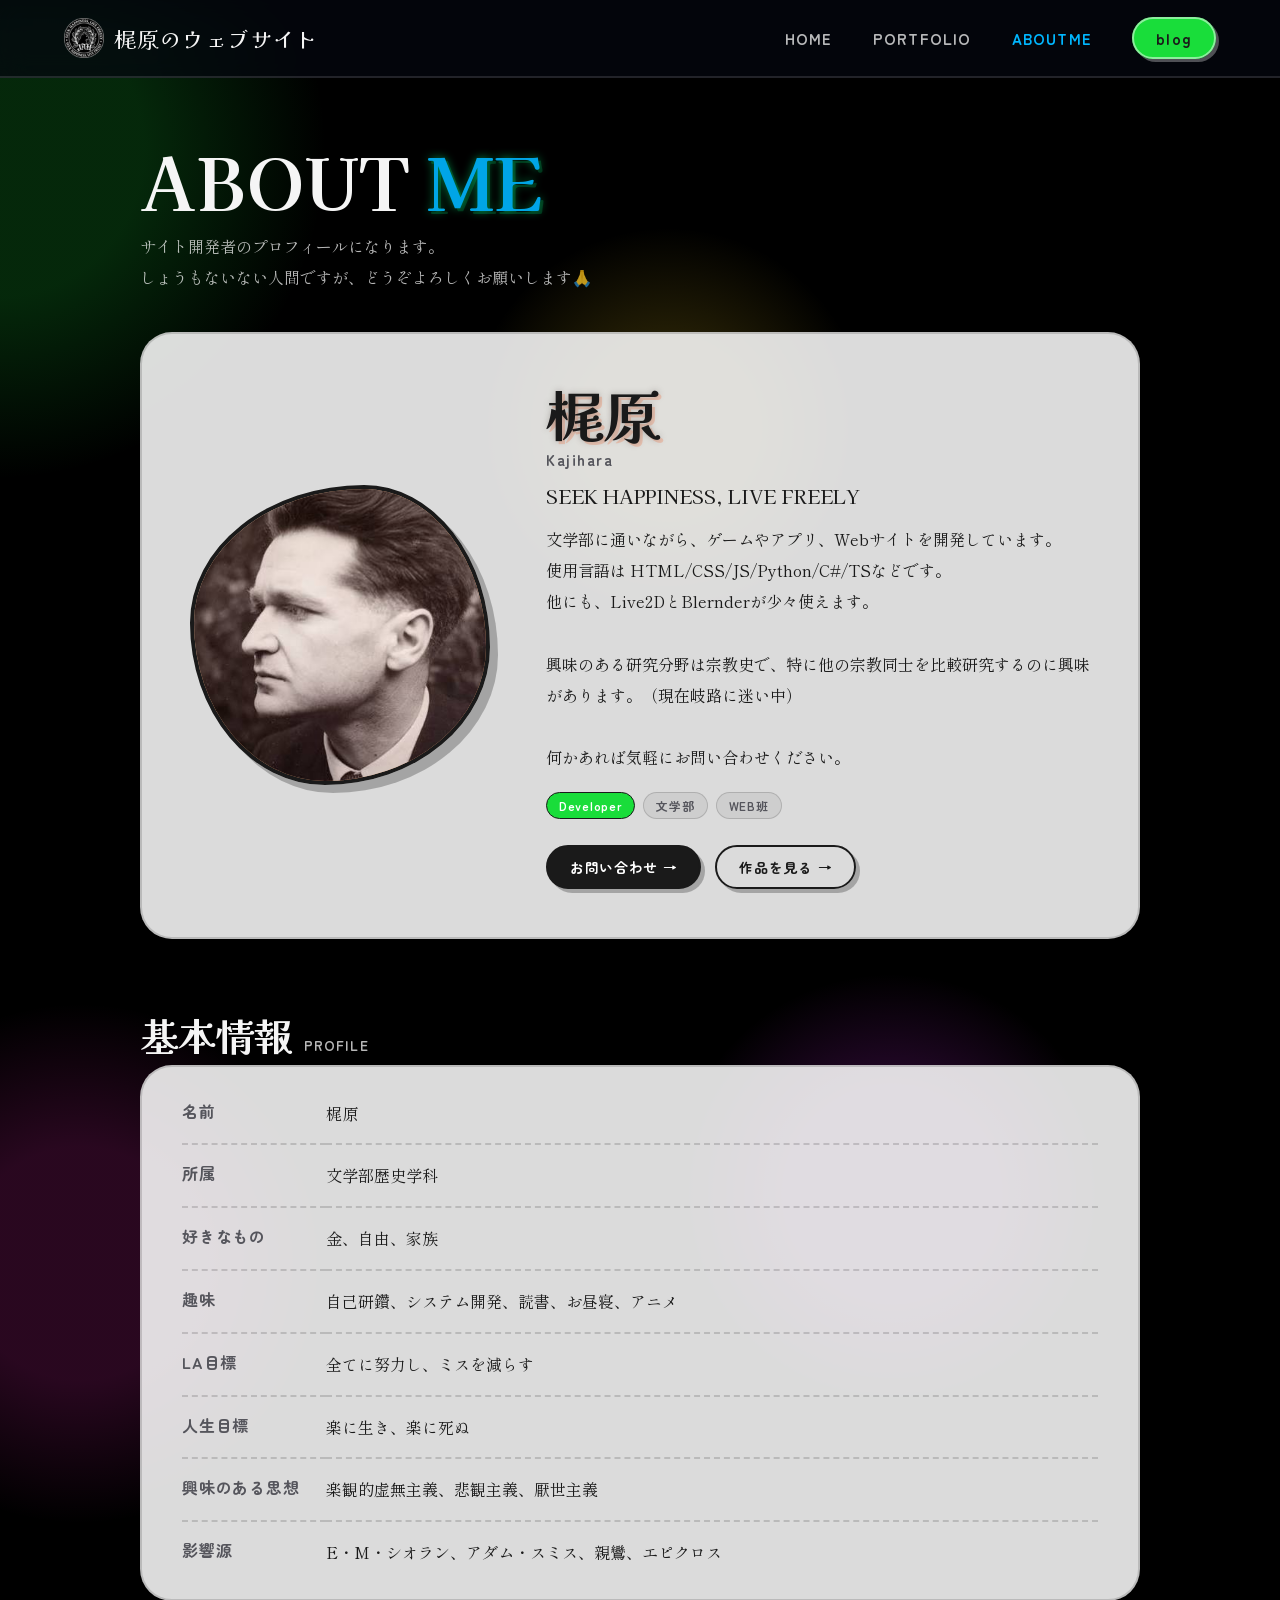
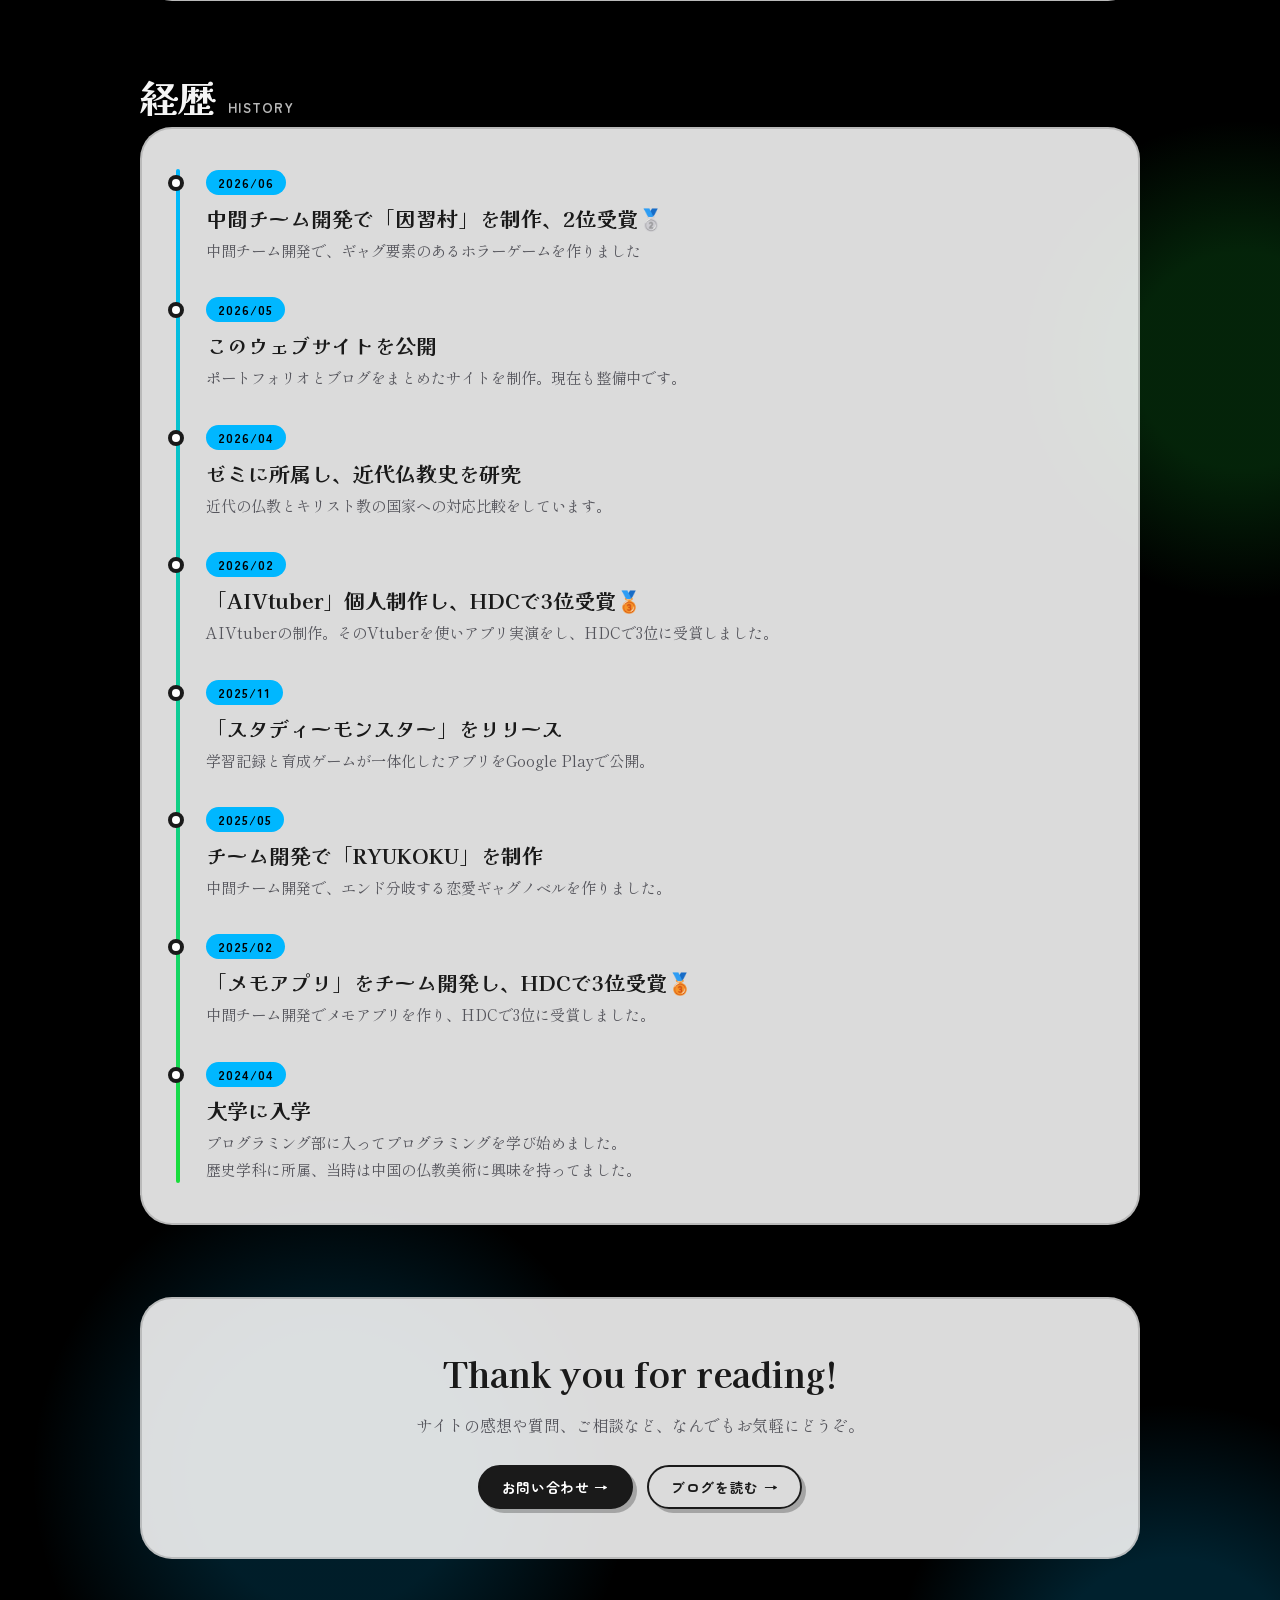
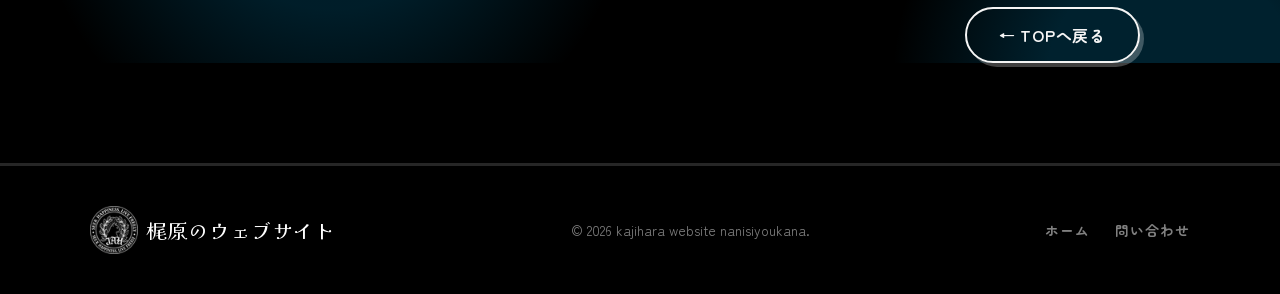
==== about.html @ 0a7ca5de "aboutmeページ追加" ====
<!DOCTYPE html>
<html lang="ja">
<head>
  <meta charset="UTF-8" />
  <meta name="viewport" content="width=device-width, initial-scale=1.0" />
  <meta name="description" content="梶原のプロフィールページです。経歴や好きなもの、できることを紹介しています。" />
  <meta property="og:title" content="ABOUT ME | 梶原のウェブサイト">
  <meta property="og:description" content="梶原のプロフィールページです。経歴や好きなもの、できることを紹介しています。">
  <meta property="og:image" content="https://itako0.github.io/gyorocchi-love/assets/img/thumbnail.png">
  <meta property="og:type" content="website">
  <meta name="twitter:card" content="summary_large_image">
  <link rel="icon" href="https://itako0.github.io/gyorocchi-love/assets/img/favicon.png" type="image/png">

  <title>ABOUT ME | 梶原のウェブサイト</title>
  <link rel="stylesheet" href="common.css" />
  <link rel="stylesheet" href="cursor.css" />
  <link rel="stylesheet" href="about.css" />
  <link href="https://fonts.googleapis.com/css2?family=Zen+Maru+Gothic:wght@400;500;700;900&family=Shippori+Mincho:wght@400;600;700;800&family=Kaisei+Decol:wght@400;700&display=swap" rel="stylesheet" />
  <script>document.documentElement.classList.add('js');</script>
</head>
<body>

  <!-- NAV -->
  <nav class="navbar">
    <a class="nav-logo" href="index.html">
      <img src="assets/img/JAHlogo.png" alt="JAH" class="logo-icon logo-icon-img" />
      <span class="logo-text">梶原のウェブサイト</span>
    </a>
    <ul class="nav-links">
      <li><a href="index.html">HOME</a></li>
      <li><a href="portfolio.html">PORTFOLIO</a></li>
      <li><a href="about.html" class="is-current">ABOUTME</a></li>
      <li><a href="blog.html" class="nav-cta">blog</a></li>
    </ul>
    <button class="hamburger" id="hamburger" aria-label="menu">☰</button>
  </nav>

  <main class="page">
    <div class="about-wrap">

      <header class="about-head">
        <h1>ABOUT <span class="wiggle-text">ME</span></h1>
        <p>サイト開発者のプロフィールになります。</br>
        しょうもないない人間ですが、どうぞよろしくお願いします🙏</p>
      </header>

      <!-- ═══ 自己紹介 ═══ -->
      <section class="card profile reveal">
        <div class="photo-frame">
          <div class="photo">
            <span class="photo-emoji" aria-hidden="true">🦖</span>
            <!-- ★ 自分の写真：assets/img/profile.png に置くと自動で表示されます（無ければ絵文字のまま） -->
            <img src="assets/img/sioran.jpeg" alt="梶原の写真" onerror="this.remove()" />
          </div>
        </div>
        <div>
          <h2 class="profile-name">梶原<small>Kajihara</small></h2>
          <p class="profile-copy">SEEK HAPPINESS, LIVE FREELY</p>
          <p class="profile-text">
            文学部に通いながら、ゲームやアプリ、Webサイトを開発しています。<br>
            使用言語は HTML/CSS/JS/Python/C#/TSなどです。<br>
            他にも、Live2DとBlernderが少々使えます。<br>
            <br>
            興味のある研究分野は宗教史で、特に他の宗教同士を比較研究するのに興味があります。（現在岐路に迷い中）<br>
            <br>
            何かあれば気軽にお問い合わせください。<br>
          </p>
          <div class="profile-tags">
            <span class="tag tag-new">Developer</span>
            <span class="tag">文学部</span>
            <span class="tag">WEB班</span>
          </div>
          <div class="profile-btns">
            <a href="https://docs.google.com/forms/d/e/1FAIpQLScjM1PCplizDocFQvT2k_Tk1xQ-bJfkor9nS8gyiro2ziUb2w/viewform?usp=dialog" class="btn btn-dark-fill">お問い合わせ →</a>
            <a href="portfolio.html" class="btn btn-dark">作品を見る →</a>
          </div>
        </div>
      </section>

      <!-- ═══ 基本情報 ═══ -->
      <section class="block reveal">
        <h2 class="block-title">基本情報<small>PROFILE</small></h2>
        <div class="card facts">
          <dl>
            <dt>名前</dt><dd>梶原</dd>
            <dt>所属</dt><dd>文学部歴史学科</dd>
            <dt>好きなもの</dt><dd>金、自由、家族</dd>
            <dt>趣味</dt><dd>自己研鑽、システム開発、読書、お昼寝、アニメ</dd>
            <dt>LA目標</dt><dd>全てに努力し、ミスを減らす</dd>
            <dt>人生目標</dt><dd>楽に生き、楽に死ぬ</dd>
            <dt>興味のある思想</dt><dd>楽観的虚無主義、悲観主義、厭世主義</dd>
            <dt>影響源</dt><dd>E・M・シオラン、アダム・スミス、親鸞、エピクロス</dd>
          </dl>
        </div>
      </section>

      <!-- ═══ 経歴 ═══ -->
      <section class="block reveal">
        <h2 class="block-title">経歴<small>HISTORY</small></h2>
        <div class="card timeline">

          <div class="tl-item">
            <span class="tl-year">2026/06</span>
            <h3 class="tl-title">中間チーム開発で「因習村」を制作、2位受賞🥈</h3>
            <p class="tl-desc">中間チーム開発で、ギャグ要素のあるホラーゲームを作りました</p>
          </div>

          <div class="tl-item">
            <span class="tl-year">2026/05</span>
            <h3 class="tl-title">このウェブサイトを公開</h3>
            <p class="tl-desc">ポートフォリオとブログをまとめたサイトを制作。現在も整備中です。</p>
          </div>

          <div class="tl-item">
            <span class="tl-year">2026/04</span>
            <h3 class="tl-title">ゼミに所属し、近代仏教史を研究</h3>
            <p class="tl-desc">近代の仏教とキリスト教の国家への対応比較をしています。</p>
          </div>

          <div class="tl-item">
            <span class="tl-year">2026/02</span>
            <h3 class="tl-title">「AIVtuber」個人制作し、HDCで3位受賞🥉</h3>
            <p class="tl-desc">AIVtuberの制作。そのVtuberを使いアプリ実演をし、HDCで3位に受賞しました。</p>
          </div>

          <div class="tl-item">
            <span class="tl-year">2025/11</span>
            <h3 class="tl-title">「スタディーモンスター」をリリース</h3>
            <p class="tl-desc">学習記録と育成ゲームが一体化したアプリをGoogle Playで公開。</p>
          </div>

          <div class="tl-item">
            <span class="tl-year">2025/05</span>
            <h3 class="tl-title">チーム開発で「RYUKOKU」を制作</h3>
            <p class="tl-desc">中間チーム開発で、エンド分岐する恋愛ギャグノベルを作りました。</p>
          </div>

          <div class="tl-item">
            <span class="tl-year">2025/02</span>
            <h3 class="tl-title">「メモアプリ」をチーム開発し、HDCで3位受賞🥉</h3>
            <p class="tl-desc">中間チーム開発でメモアプリを作り、HDCで3位に受賞しました。</p>
          </div>

          <div class="tl-item">
            <span class="tl-year">2024/04</span>
            <h3 class="tl-title">大学に入学</h3>
            <p class="tl-desc">プログラミング部に入ってプログラミングを学び始めました。<br/>
            歴史学科に所属、当時は中国の仏教美術に興味を持ってました。</p>
          </div>
        </div>
      </section>
 

      <!-- ═══ 終わりに ═══ -->
      <section class="card about-cta reveal">
        <h2>Thank you for reading!</h2>
        <p>サイトの感想や質問、ご相談など、なんでもお気軽にどうぞ。</p>
        <div class="profile-btns">
          <a href="https://docs.google.com/forms/d/e/1FAIpQLScjM1PCplizDocFQvT2k_Tk1xQ-bJfkor9nS8gyiro2ziUb2w/viewform?usp=dialog" class="btn btn-dark-fill">お問い合わせ →</a>
          <a href="blog.html" class="btn btn-dark">ブログを読む →</a>
        </div>
      </section>

      <div class="page-foot"><a href="index.html" class="btn btn-more">← TOPへ戻る</a></div>
    </div>
  </main>

  <!-- FOOTER -->
  <footer class="footer">
    <div class="footer-inner">
      <div class="footer-logo"><img src="assets/img/JAHlogo.png" alt="JAH" class="footer-logo-img" /> 梶原のウェブサイト</div>
      <p class="footer-text">© 2026 kajihara website nanisiyoukana.</p>
      <div class="footer-links">
        <a href="index.html">ホーム</a>
        <a href="https://docs.google.com/forms/d/e/1FAIpQLScjM1PCplizDocFQvT2k_Tk1xQ-bJfkor9nS8gyiro2ziUb2w/viewform?usp=dialog">問い合わせ</a>
      </div>
    </div>
  </footer>

  <script src="warning.js"></script>
  <script>
    // ハンバーガーメニュー
    document.getElementById('hamburger').addEventListener('click', () => document.querySelector('.nav-links').classList.toggle('open'));
    // スクロールで表示
    const io = new IntersectionObserver(es => es.forEach(e => { if (e.isIntersecting) { e.target.classList.add('revealed'); io.unobserve(e.target); } }), { threshold: 0.12 });
    document.querySelectorAll('.reveal').forEach(el => io.observe(el));
  </script>
</body>
</html>
---- common.css ----
/* =============================================
   common.css — index.html / blog.html 共通スタイル
   配色: 薄いオレンジ・薄い青緑・ベージュ・焦茶色
   ============================================= */

@import url('https://fonts.googleapis.com/css2?family=Zen+Maru+Gothic:wght@400;500;700;900&family=Shippori+Mincho:wght@400;600;700;800&family=Kaisei+Decol:wght@400;700&display=swap');

/* ── Variables ──
   宇宙デザイン: 白 / 黒ベース + サイバー蛍光カラー（コズミックネオン）
   ── */
:root {
  --bg:        #000000;   /* ページ背景（黒） */
  --page-text: #f5f5f5;   /* 黒背景の上に直接置く文字（白） */
  --page-text-sub: rgba(245,245,245,0.75); /* 黒背景の上のサブ文字 */
  --bg-dark:   #f1f1f3;
  --brown:     #1a1a1a;   /* メインテキスト（白背景では黒） */
  --brown-dark:#000000;   /* 黒背景・最深色 */
  --brown-mid: #55555c;   /* サブテキスト（グレー） */
  --orange:    #19dd3a;   /* 蛍光オレンジ */
  --orange-deep:#ffd726;  /* 蛍光オレンジレッド（ネオン） */
  --teal:      #00b7ff;   /* 蛍光グリーン/ティール */
  --teal-deep: #00a5e6;   /* 蛍光グリーン（濃） */
  --teal-light:#6ff9ff;   /* コズミックシアン */
  --cream:     #ffffff;
  --white:     #ffffff;
  --accent:    #f4ff3d;   /* 蛍光イエロー */
  --vsc-blue:   #00c8ff;  /* コズミックエレクトリックブルー */
  --vsc-purple: #e030ff;  /* コズミックネオンパープル/マゼンタ */
  --vsc-green:  #39ff8c;  /* コズミックネオングリーン */
  --vsc-pink:   #ff2ec4;  /* コズミックネオンピンク */
  --space-bg:   #050212;  /* 宇宙空間の黒（わずかに紫みを帯びた黒） */
  --space-bg-2: #1a0b3d;  /* 星雲の中心：深い宇宙紫 */
  --space-text: #f5f5f5;
  /* heroの色とりどりの光の丸を再現（各セクション・ページで共通利用） */
  --glow-shapes:
    radial-gradient(circle 330px at 4% 6%,   rgba(25,221,58,0.18) 0%, rgba(25,221,58,0.18) 45%, transparent 100%),
    radial-gradient(circle 280px at 88% 96%, rgba(0,183,255,0.18) 0%, rgba(0,183,255,0.18) 45%, transparent 100%),
    radial-gradient(circle 220px at 68% 36%, rgba(224,48,255,0.18) 0%, rgba(224,48,255,0.18) 45%, transparent 100%);
  --font-display: 'Kaisei Decol', serif;
  --font-body:    'Zen Maru Gothic', sans-serif;
  --font-mincho:  'Shippori Mincho', serif;
  --radius: 20px;
  --radius-lg: 32px;
}

/* ── Reset ── */
*, *::before, *::after { box-sizing: border-box; margin: 0; padding: 0; }
html { scroll-behavior: smooth; }
body { font-family: var(--font-body); background: var(--bg); color: var(--brown); overflow-x: hidden; }
a { text-decoration: none; color: inherit; }
ul { list-style: none; }

/* ── Buttons ── */
.btn { display: inline-flex; align-items: center; gap: 6px; padding: 14px 32px; border-radius: 100px; font-family: var(--font-body); font-weight: 700; font-size: 1rem; letter-spacing: 0.05em; border: 2.5px solid transparent; transition: transform 0.15s, box-shadow 0.15s; }
.btn:hover { transform: translateY(-3px) scale(1.04); }
.btn:active { transform: scale(0.97); }
.btn-primary { background: var(--orange); color: var(--white); border-color: var(--brown); box-shadow: 4px 4px 0 var(--brown); }
.btn-primary:hover { box-shadow: 6px 6px 0 var(--brown); }
.btn-outline { background: transparent; color: var(--brown); border-color: var(--brown); box-shadow: 4px 4px 0 rgba(0,0,0,0.25); }
.btn-outline:hover { background: var(--brown); color: var(--white); }
.btn-game { background: var(--teal); color: var(--brown-dark); border-color: var(--brown); box-shadow: 3px 3px 0 var(--brown); font-size: 0.85rem; padding: 10px 22px; }
.btn-game:hover { box-shadow: 5px 5px 0 var(--brown); background: var(--teal-deep); color: var(--white); }
.btn-big { font-size: 1.1rem; padding: 18px 40px; }

/* ── Tags ── */
.tag { font-family: var(--font-body); font-weight: 700; font-size: 0.75rem; letter-spacing: 0.06em; padding: 4px 12px; border-radius: 100px; background: rgba(0,0,0,0.06); border: 1.5px solid rgba(0,0,0,0.15); color: var(--brown-mid); }
.tag-new { background: var(--orange); color: var(--white); border-color: var(--brown); }
.tag-classic { background: var(--teal); color: var(--brown-dark); border-color: var(--brown); }
.tag-hard { background: var(--vsc-purple); color: #ffffff; border-color: var(--brown); }

/* ── Navbar ── */
.navbar { position: fixed; top: 0; left: 0; right: 0; z-index: 100; display: flex; align-items: center; justify-content: space-between; padding: 18px 5%; background: rgba(5,7,15,0.75); backdrop-filter: blur(12px); border-bottom: 2px solid rgba(255,255,255,0.12); }
.nav-logo { display: flex; align-items: center; gap: 10px; font-family: var(--font-display); font-size: 1.4rem; color: var(--space-text); letter-spacing: 0.03em; }
.logo-icon { font-size: 2rem; animation: bounce 2s ease-in-out infinite; }
.logo-icon-img { width: 40px; height: 40px; object-fit: contain; filter: invert(1); } /* 黒線のロゴを白に反転 */
.nav-links { display: flex; align-items: center; gap: 40px; }
.nav-links a { font-family: var(--font-body); font-weight: 700; font-size: 0.95rem; letter-spacing: 0.08em; color: var(--space-text); opacity: 0.75; transition: opacity 0.2s, color 0.2s; }
.nav-links a:hover { opacity: 1; color: var(--teal); }
.nav-cta { background: var(--orange) !important; color: #1a1a1a !important; opacity: 1 !important; padding: 8px 22px; border-radius: 100px; border: 2px solid rgba(255,255,255,0.5) !important; font-family: var(--font-body) !important; font-weight: 700 !important; box-shadow: 3px 3px 0 rgba(255,255,255,0.3); }
.nav-cta:hover { transform: translateY(-2px); box-shadow: 5px 5px 0 rgba(255,255,255,0.3); }
.hamburger { display: none; background: none; border: none; color: var(--space-text); font-size: 1.8rem; }

/* ── Ticker ── */
.ticker-wrap { background: var(--orange); border-top: 3px solid var(--brown); border-bottom: 3px solid var(--brown); overflow: hidden; padding: 14px 0; }
.ticker { display: flex; gap: 60px; white-space: nowrap; animation: ticker 20s linear infinite; }
.ticker span { font-family: var(--font-body); font-weight: 700; font-size: 1rem; color: var(--white); letter-spacing: 0.08em; }

/* ── Section Commons ── */
.section-header { text-align: center; margin-bottom: 60px; }
.section-title { font-family: var(--font-display); font-size: clamp(2.5rem, 6vw, 4.5rem); line-height: 1; color: var(--page-text); }
.section-sub { color: var(--page-text-sub); margin-top: 12px; font-size: 1.1rem; font-family: var(--font-mincho); }
.highlight { color: var(--orange-deep); text-shadow: 0 0 6px rgba(255,69,0,0.6), 0 0 18px rgba(255,69,0,0.4), 3px 3px 0 rgba(255,69,0,0.25); }

/* ── Footer ── */
.footer { background: var(--brown-dark); border-top: 3px solid rgba(255,255,255,0.15); padding: 40px 5%; }
.footer-inner { max-width: 1100px; margin: 0 auto; display: flex; align-items: center; justify-content: space-between; gap: 20px; flex-wrap: wrap; }
.footer-logo { font-family: var(--font-display); font-size: 1.3rem; color: #ffffff; display: flex; align-items: center; gap: 8px; }
.footer-logo-img { width: 48px; height: 48px; object-fit: contain; filter: invert(1); } /* 黒線のロゴを黒背景で見えるよう白に反転 */
.footer-text { color: rgba(255,255,255,0.5); font-size: 0.85rem; }
.footer-links { display: flex; gap: 24px; }
.footer-links a { font-family: var(--font-body); font-weight: 700; font-size: 0.85rem; letter-spacing: 0.08em; color: rgba(255,255,255,0.5); transition: color 0.2s; }
.footer-links a:hover { color: var(--cream); }

/* ── Animations ── */
@keyframes bounce { 0%, 100% { transform: translateY(0); } 50% { transform: translateY(-6px); } }
@keyframes slideIn { from { opacity: 0; transform: translateX(-40px); } to { opacity: 1; transform: none; } }
@keyframes fadeUp { from { opacity: 0; transform: translateY(20px); } to { opacity: 1; transform: none; } }
@keyframes popIn { from { opacity: 0; transform: scale(0.5); } to { opacity: 1; transform: scale(1); } }
@keyframes floatA { 0%, 100% { transform: translateY(0) translateX(0); } 33% { transform: translateY(-20px) translateX(10px); } 66% { transform: translateY(10px) translateX(-15px); } }
@keyframes floatB { 0%, 100% { transform: translateY(0); } 50% { transform: translateY(-20px); } }
@keyframes wiggle { 0%, 90%, 100% { transform: rotate(0deg); } 93% { transform: rotate(-4deg); } 96% { transform: rotate(4deg); } }
@keyframes teamFloat { 0%, 100% { transform: translateY(0); } 50% { transform: translateY(-10px); } }
@keyframes ticker { from { transform: translateX(0); } to { transform: translateX(-50%); } }

/* ── Responsive (共通) ── */
@media (max-width: 768px) {
  .nav-links { display: none; position: absolute; top: 100%; left: 0; right: 0; background: rgba(5,7,15,0.97); padding: 20px; flex-direction: column; gap: 20px; border-bottom: 3px solid rgba(255,255,255,0.15); }
  .nav-links.open { display: flex; }
  .hamburger { display: block; }
  .footer-inner { flex-direction: column; text-align: center; }
}
---- cursor.css ----
/* =============================================
   cursor.css — サイト全体共通カーソル設定
   通常：cat_cursor.png
   クリックできる場所：cat_cursor_green.png（緑色版）
   ============================================= */

body {
  cursor: url('assets/img/cat_cursor.png') 4 4, auto;
}

/* クリックできる要素の上では緑のカーソルにする
   :where() を使うと優先度が低いままなので、
   disabled ボタンの not-allowed など他のカーソル指定はそのまま効く */
:where(
  a[href],
  button:not(:disabled),
  summary,
  label[for],
  select,
  input[type="button"]:not(:disabled),
  input[type="submit"]:not(:disabled),
  input[type="checkbox"],
  input[type="radio"],
  input[type="file"],
  [role="button"],
  [onclick]
) {
  cursor: url('assets/img/cat_cursor_green.png') 4 4, pointer;
}
---- about.css ----
/* =============================================
   about.css — about.html 専用スタイル
   変数・リセット・ナビ・ボタン・フッターは common.css に依存
   見た目は portfolio.html（.page / .article-card）に合わせています
   ============================================= */

:root { --fade-both: linear-gradient(to bottom, transparent 0, #000 100px, #000 calc(100% - 160px), transparent 90%); }
a:focus-visible, button:focus-visible { outline: 3px solid var(--vsc-purple); outline-offset: 3px; }
.nav-links a.is-current { opacity: 1; color: var(--teal); }

/* ── ページ背景（portfolio と同じ光の丸） ── */
.page { position: relative; isolation: isolate; overflow: hidden; min-height: 100vh; padding: 140px 5% 100px; background: var(--bg); }
.page::before { content: ''; position: absolute; inset: -60px; z-index: -1; pointer-events: none;
  background:
    radial-gradient(circle 260px at 10% 38%, rgba(255,46,196,0.16) 0%, rgba(255,46,196,0.16) 45%, transparent 100%),
    radial-gradient(circle 240px at 93% 58%, rgba(25,221,58,0.16) 0%, rgba(25,221,58,0.16) 45%, transparent 100%),
    radial-gradient(circle 300px at 28% 90%, rgba(0,183,255,0.16) 0%, rgba(0,183,255,0.16) 45%, transparent 100%),
    radial-gradient(circle 200px at 52% 14%, rgba(255,215,38,0.14) 0%, rgba(255,215,38,0.14) 45%, transparent 100%),
    var(--glow-shapes);
  animation: floatA 14s ease-in-out infinite; -webkit-mask-image: var(--fade-both); mask-image: var(--fade-both); }
.about-wrap { position: relative; max-width: 1000px; margin: 0 auto; }

/* ── ボタン（index / portfolio と同じ） ── */
.btn-dark { background: transparent; color: #1a1a1a; border-color: #1a1a1a; box-shadow: 4px 4px 0 rgba(0,0,0,0.25); font-size: 0.85rem; padding: 10px 22px; }
.btn-dark:hover { background: #1a1a1a; color: #fff; }
.btn-dark-fill { background: #1a1a1a; color: #fff; border-color: #1a1a1a; box-shadow: 4px 4px 0 rgba(0,0,0,0.25); font-size: 0.85rem; padding: 10px 22px; }
.btn-dark-fill:hover { background: transparent; color: #1a1a1a; }
.btn-more { background: transparent; color: var(--space-text); border-color: var(--space-text); box-shadow: 4px 4px 0 rgba(255,255,255,0.25); }
.btn-more:hover { background: var(--space-text); color: var(--space-bg); }

/* ── 見出し ── */
.about-head { margin-bottom: 40px; }
.about-head h1 { font-family: var(--font-display); font-size: clamp(2.5rem, 7vw, 4.5rem); line-height: 1.1; color: var(--page-text); }
.wiggle-text { color: var(--teal-deep); display: inline-block; text-shadow: 0 0 10px rgba(0,230,118,0.55), 3px 3px 0 rgba(0,230,118,0.2); animation: aboutWiggle 3s ease-in-out infinite; }
@keyframes aboutWiggle { 0%, 100% { transform: rotate(-2deg); } 50% { transform: rotate(2deg); } }
.about-head p { margin-top: 12px; font-family: var(--font-mincho); color: var(--page-text-sub); line-height: 1.9; }

.block { margin-top: 72px; }
.block-title { font-family: var(--font-display); font-size: clamp(1.7rem, 4vw, 2.4rem); line-height: 1.2; color: var(--page-text); margin-bottom: 8px; }
.block-title small { font-family: var(--font-body); font-size: 0.85rem; font-weight: 700; letter-spacing: 0.08em; color: var(--page-text-sub); margin-left: 12px; }
.block-lead { font-family: var(--font-mincho); color: var(--page-text-sub); line-height: 1.8; margin-bottom: 24px; }

/* 白いカード（portfolio の .article-card と同じ） */
.card { background: rgba(255,255,255,0.86); border: 2.5px solid rgba(0,0,0,0.15); border-radius: var(--radius-lg); }

/* ── 自己紹介カード（写真 + 名前 + 紹介文） ── */
.profile { display: grid; grid-template-columns: 300px 1fr; gap: clamp(24px, 5vw, 56px); align-items: center; padding: clamp(24px, 5vw, 48px); }
.photo-frame { position: relative; width: 100%; max-width: 300px; aspect-ratio: 1; justify-self: center; }
.photo { position: absolute; inset: 0; overflow: hidden; border: 4px solid var(--brown); border-radius: 58% 42% 55% 45% / 46% 54% 46% 54%;
  box-shadow: 8px 8px 0 rgba(0,0,0,0.25); background: linear-gradient(135deg, #f4d5b8, #e8a87c, #d4956a); display: flex; align-items: center; justify-content: center; }
.photo-emoji { font-size: 110px; filter: drop-shadow(0 8px 14px rgba(0,0,0,0.2)); }
.photo img { position: absolute; inset: 0; width: 100%; height: 100%; object-fit: cover; }
.photo-sticker { position: absolute; right: -6px; bottom: 6px; font-size: 2.2rem; background: var(--cream); border: 3px solid var(--teal); border-radius: 50%; width: 64px; height: 64px; display: flex; align-items: center; justify-content: center; box-shadow: 0 4px 16px rgba(0,0,0,0.15); animation: aboutFloat 4s ease-in-out infinite; }
@keyframes aboutFloat { 0%, 100% { transform: translateY(0); } 50% { transform: translateY(-8px); } }

.profile-tag { display: inline-block; background: var(--teal-light); color: var(--brown-dark); font-family: var(--font-body); font-weight: 700; font-size: 0.85rem; letter-spacing: 0.08em; padding: 6px 18px; border-radius: 100px; border: 2px solid var(--brown); margin-bottom: 16px; }
.profile-name { font-family: var(--font-display); font-size: clamp(2.2rem, 6vw, 3.6rem); line-height: 1.1; color: var(--brown-dark-deep); text-shadow: 0 0 6px rgba(100,89,85,0.4), 3px 3px 0 rgba(255,69,0,0.2); }
.profile-name small { display: block; margin-top: 6px; font-family: var(--font-body); font-size: 0.95rem; font-weight: 700; letter-spacing: 0.1em; color: var(--brown-mid); text-shadow: none; }
.profile-copy { margin-top: 14px; font-family: var(--font-display); font-size: 1.2rem; color: var(--brown); }
.profile-text { margin-top: 14px; font-family: var(--font-mincho); line-height: 1.95; color: var(--brown); }
.profile-tags { display: flex; gap: 8px; flex-wrap: wrap; margin-top: 18px; }
.profile-btns { display: flex; gap: 14px; flex-wrap: wrap; margin-top: 26px; }

/* ── 基本情報（表） ── */
.facts { padding: clamp(8px, 2vw, 16px) clamp(20px, 4vw, 40px); }
.facts dl { display: grid; grid-template-columns: 9em 1fr; }
.facts dt, .facts dd { padding: 16px 0; border-bottom: 2px dashed rgba(0,0,0,0.15); }
.facts dt:nth-last-of-type(1), .facts dd:last-of-type { border-bottom: 0; }
.facts dt { font-family: var(--font-body); font-weight: 700; color: var(--brown-mid); letter-spacing: 0.05em; }
.facts dd { font-family: var(--font-mincho); color: var(--brown); line-height: 1.8; }

/* ── 経歴（時系列なので縦のタイムライン） ── */
.timeline { position: relative; padding: clamp(24px, 4vw, 40px) clamp(20px, 4vw, 40px) clamp(24px, 4vw, 40px) clamp(40px, 6vw, 64px); }
.timeline::before { content: ''; position: absolute; left: clamp(22px, 3vw, 34px); top: 40px; bottom: 40px; width: 4px; border-radius: 4px; background: linear-gradient(to bottom, var(--teal), var(--orange)); }
.tl-item { position: relative; }
.tl-item + .tl-item { margin-top: 32px; }
.tl-item::before { content: ''; position: absolute; left: calc(-1 * clamp(18px, 3vw, 30px) - 8px); top: 6px; width: 16px; height: 16px; border-radius: 50%; background: var(--cream); border: 4px solid var(--brown); }
.tl-year { display: inline-block; font-family: var(--font-body); font-weight: 700; font-size: 0.8rem; letter-spacing: 0.08em; padding: 3px 12px; border-radius: 100px; background: var(--teal); color: var(--brown-dark); }
.tl-title { margin-top: 8px; font-family: var(--font-display); font-size: 1.3rem; color: var(--brown); }
.tl-desc { margin-top: 4px; font-family: var(--font-mincho); line-height: 1.8; color: var(--brown-mid); font-size: 0.95rem; }

/* ── 好きなもの ── */
.likes { display: grid; grid-template-columns: repeat(3, 1fr); gap: 20px; }
.like { padding: 26px 24px; transition: transform 0.25s, box-shadow 0.25s, border-color 0.25s; }
.like:hover { transform: translateY(-6px); box-shadow: 0 16px 40px rgba(0,0,0,0.15); border-color: var(--orange); }
.like-emoji { font-size: 2.8rem; line-height: 1; }
.like h3 { margin-top: 12px; font-family: var(--font-display); font-size: 1.3rem; color: var(--brown); }
.like p { margin-top: 8px; font-family: var(--font-mincho); font-size: 0.92rem; line-height: 1.8; color: var(--brown-mid); }

/* ── スキル ── */
.skills { padding: clamp(24px, 4vw, 40px); display: grid; gap: 22px; }
.skill-top { display: flex; justify-content: space-between; align-items: baseline; gap: 12px; margin-bottom: 8px; font-weight: 700; color: var(--brown); }
.skill-top span:last-child { font-family: var(--font-mincho); font-weight: 400; font-size: 0.85rem; color: var(--brown-mid); }
.skill-bar { height: 14px; border-radius: 100px; background: rgba(0,0,0,0.08); border: 2px solid rgba(0,0,0,0.18); overflow: hidden; }
.skill-bar i { display: block; height: 100%; width: var(--lv); border-radius: 100px; background: linear-gradient(90deg, var(--teal), var(--teal-deep)); }

/* ── 最後のお誘い ── */
.about-cta { margin-top: 72px; padding: clamp(28px, 5vw, 48px); text-align: center; }
.about-cta h2 { font-family: var(--font-display); font-size: clamp(1.6rem, 4vw, 2.2rem); color: var(--brown); }
.about-cta p { margin: 12px 0 24px; font-family: var(--font-mincho); line-height: 1.9; color: var(--brown-mid); }
.about-cta .profile-btns { justify-content: center; margin-top: 0; }
.page-foot { margin-top: 48px; text-align: right; }

/* ── 表示アニメーション（スクロールで一度だけ） ── */
.js .reveal { opacity: 0; transform: translateY(24px); transition: opacity 0.5s, transform 0.5s; }
.js .reveal.revealed { opacity: 1; transform: none; }

/* ── レスポンシブ ── */
@media (max-width: 900px) { .likes { grid-template-columns: repeat(2, 1fr); } }
@media (max-width: 760px) {
  .profile { grid-template-columns: 1fr; text-align: center; }
  .profile-tags, .profile-btns { justify-content: center; }
}
@media (max-width: 600px) {
  .page { padding-top: 120px; }
  .likes { grid-template-columns: 1fr; }
  .facts dl { grid-template-columns: 1fr; }
  .facts dt { border-bottom: 0; padding-bottom: 0; }
  .facts dd { padding-top: 4px; }
}
@media (prefers-reduced-motion: reduce) {
  .page::before, .wiggle-text, .photo-sticker { animation: none; }
  .js .reveal { opacity: 1; transform: none; transition: none; }
  .like:hover { transform: none; }
}
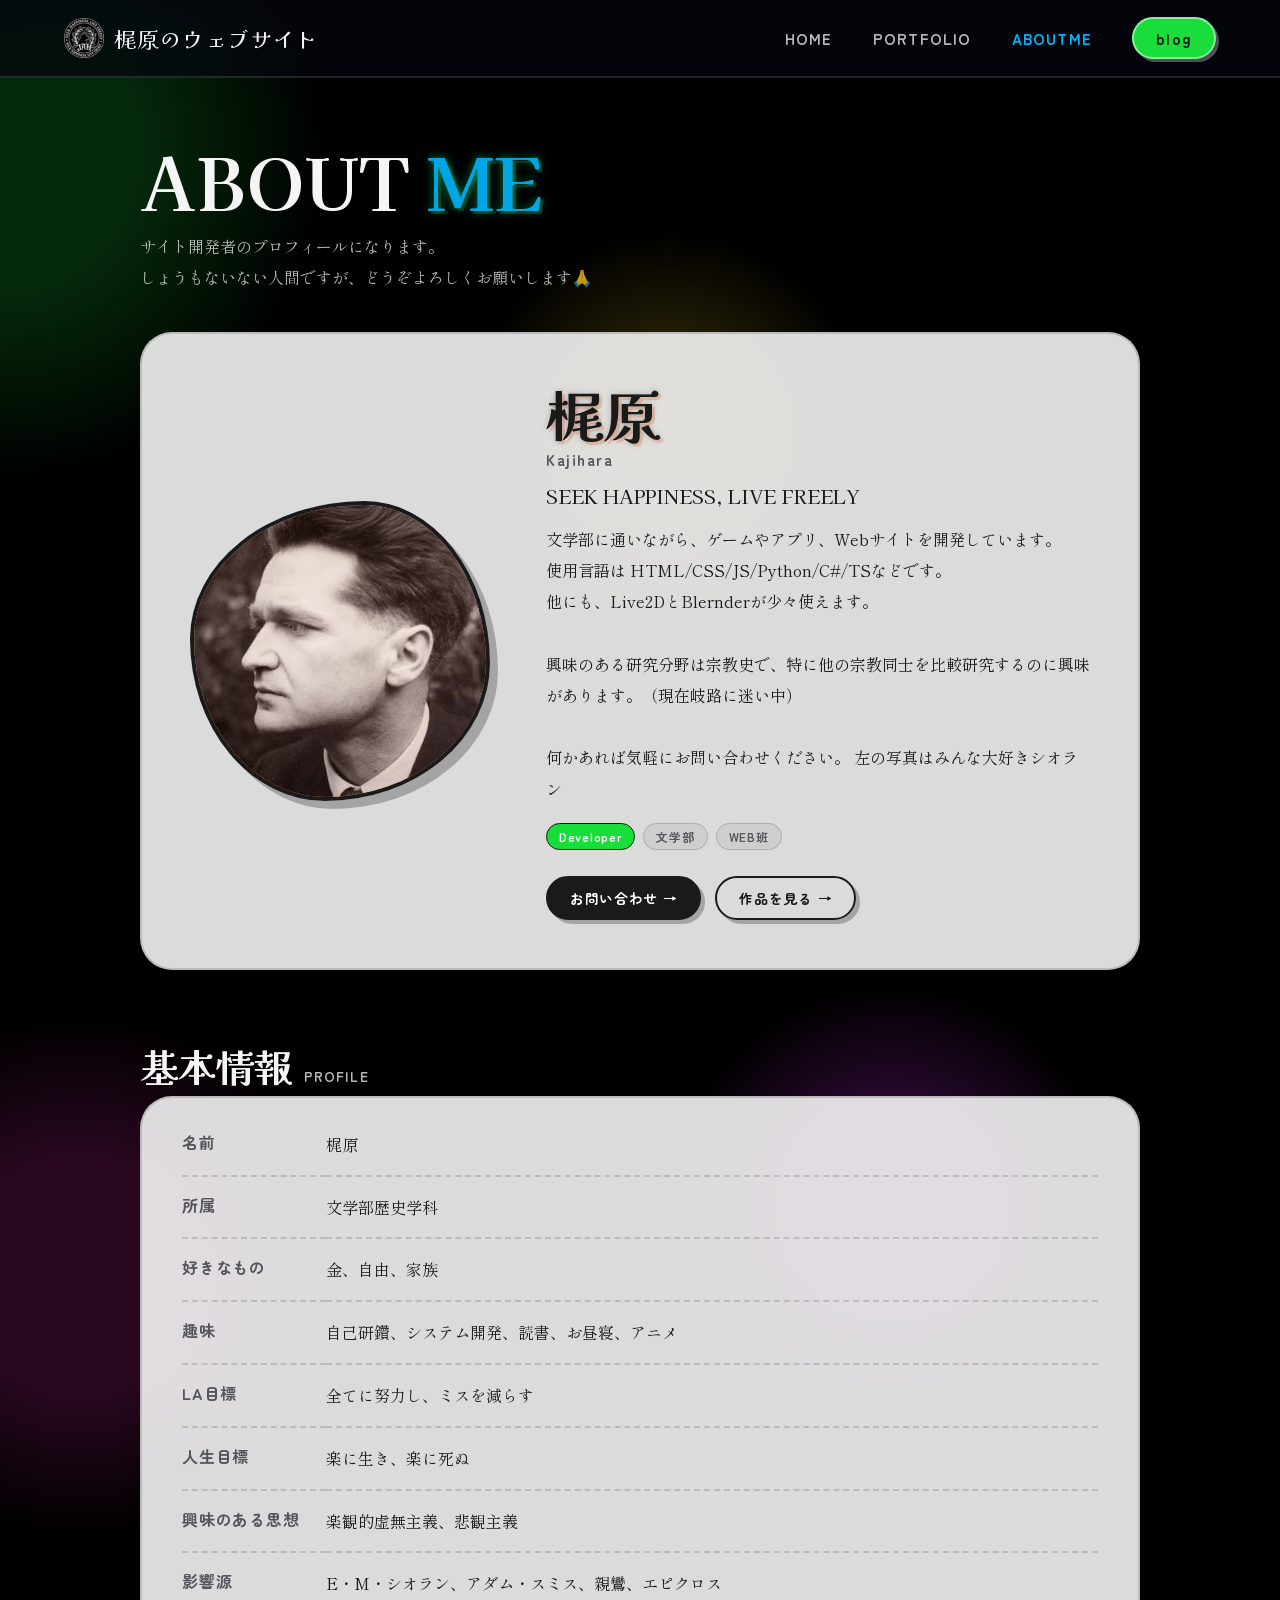
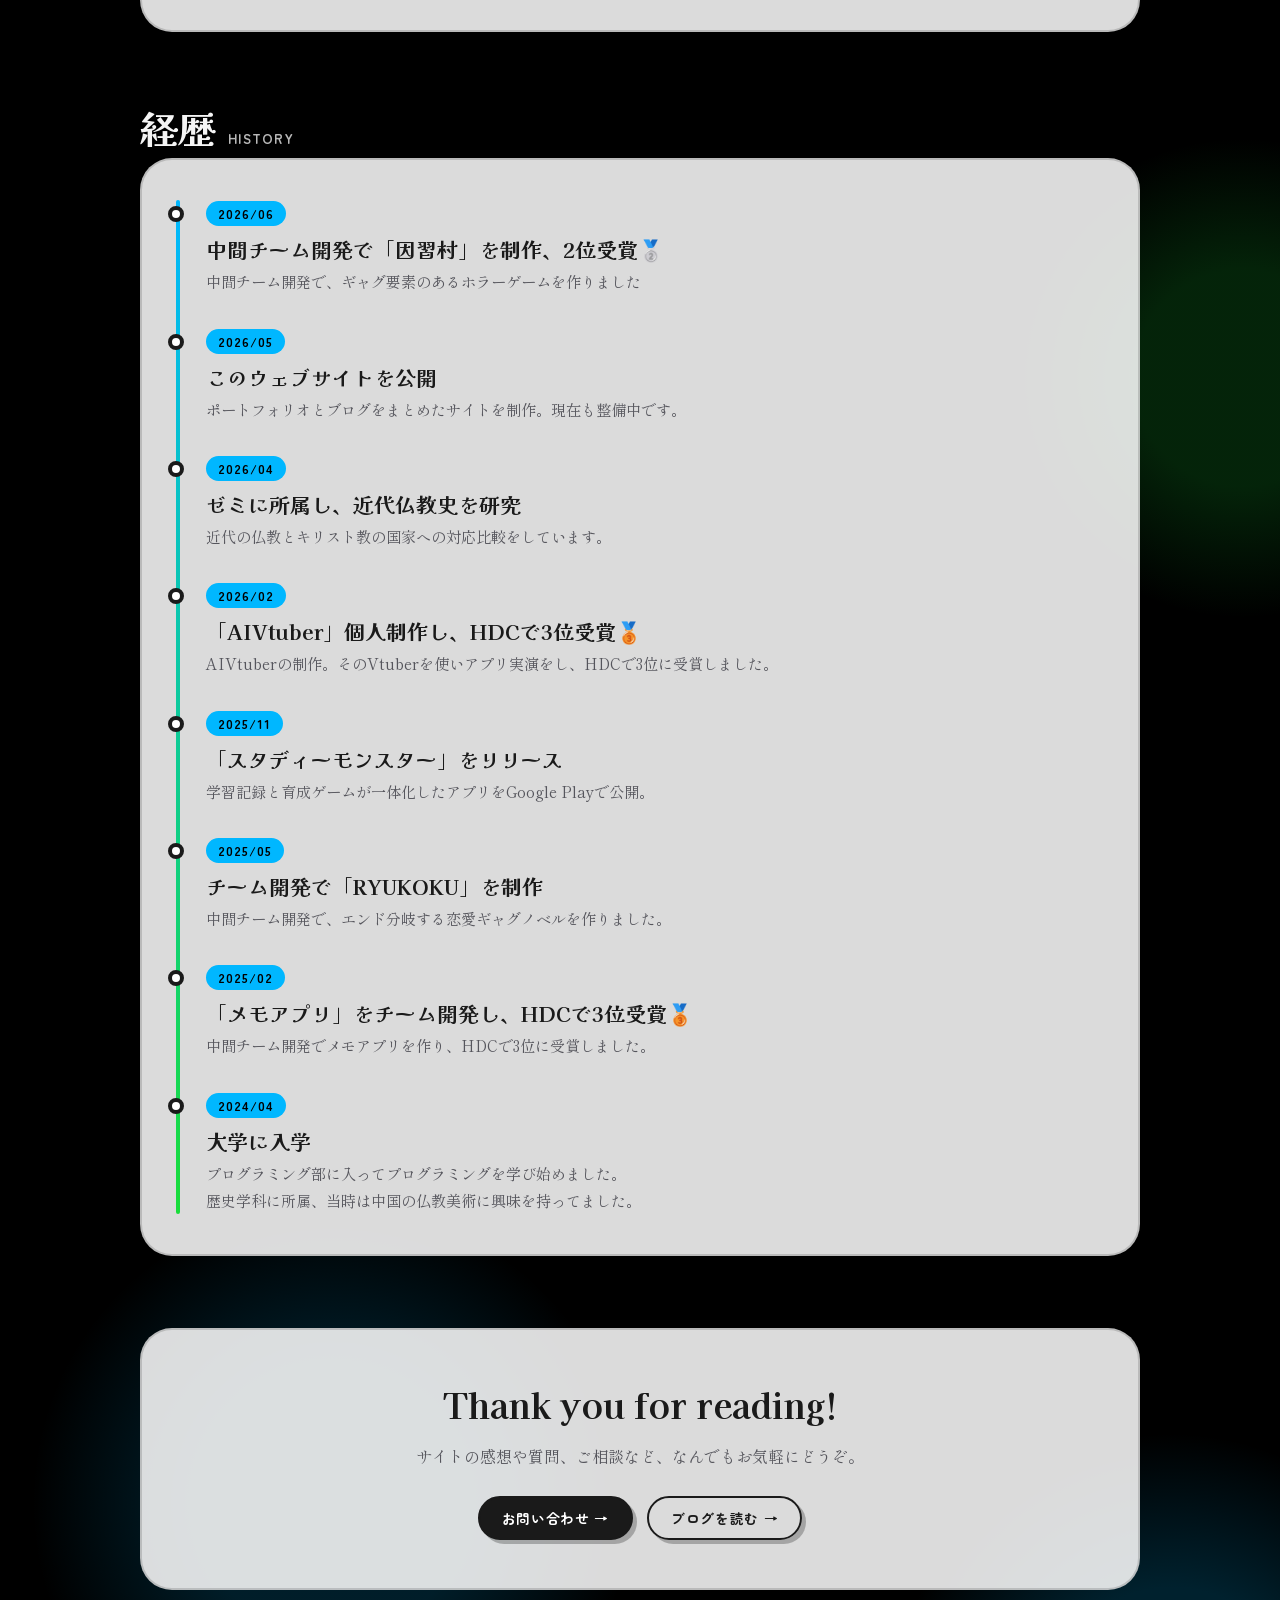
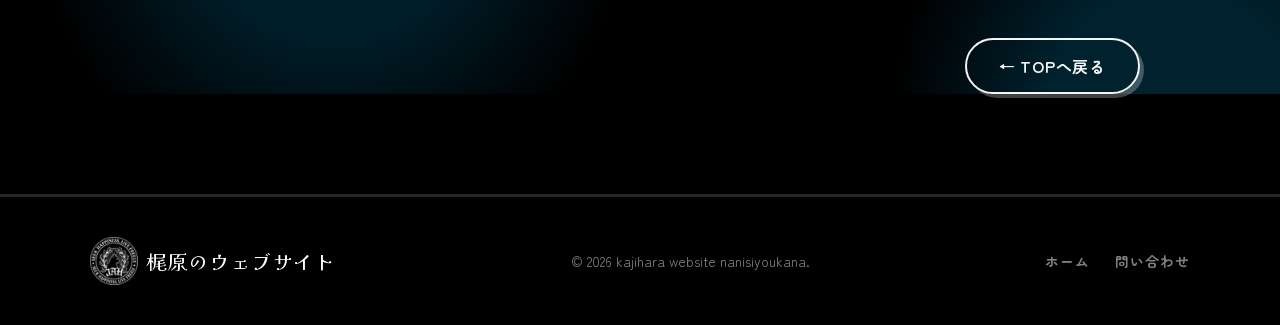
==== commit ee46af93: "abou微修正" ====
--- a/about.html
+++ b/about.html
@@ -63,7 +63,8 @@
             <br>
             興味のある研究分野は宗教史で、特に他の宗教同士を比較研究するのに興味があります。（現在岐路に迷い中）<br>
             <br>
-            何かあれば気軽にお問い合わせください。<br>
+            何かあれば気軽にお問い合わせください。
+            左の写真はみんな大好きシオラン<br>
           </p>
           <div class="profile-tags">
             <span class="tag tag-new">Developer</span>
@@ -88,7 +89,7 @@
             <dt>趣味</dt><dd>自己研鑽、システム開発、読書、お昼寝、アニメ</dd>
             <dt>LA目標</dt><dd>全てに努力し、ミスを減らす</dd>
             <dt>人生目標</dt><dd>楽に生き、楽に死ぬ</dd>
-            <dt>興味のある思想</dt><dd>楽観的虚無主義、悲観主義、厭世主義</dd>
+            <dt>興味のある思想</dt><dd>楽観的虚無主義、悲観主義</dd>
             <dt>影響源</dt><dd>E・M・シオラン、アダム・スミス、親鸞、エピクロス</dd>
           </dl>
         </div>
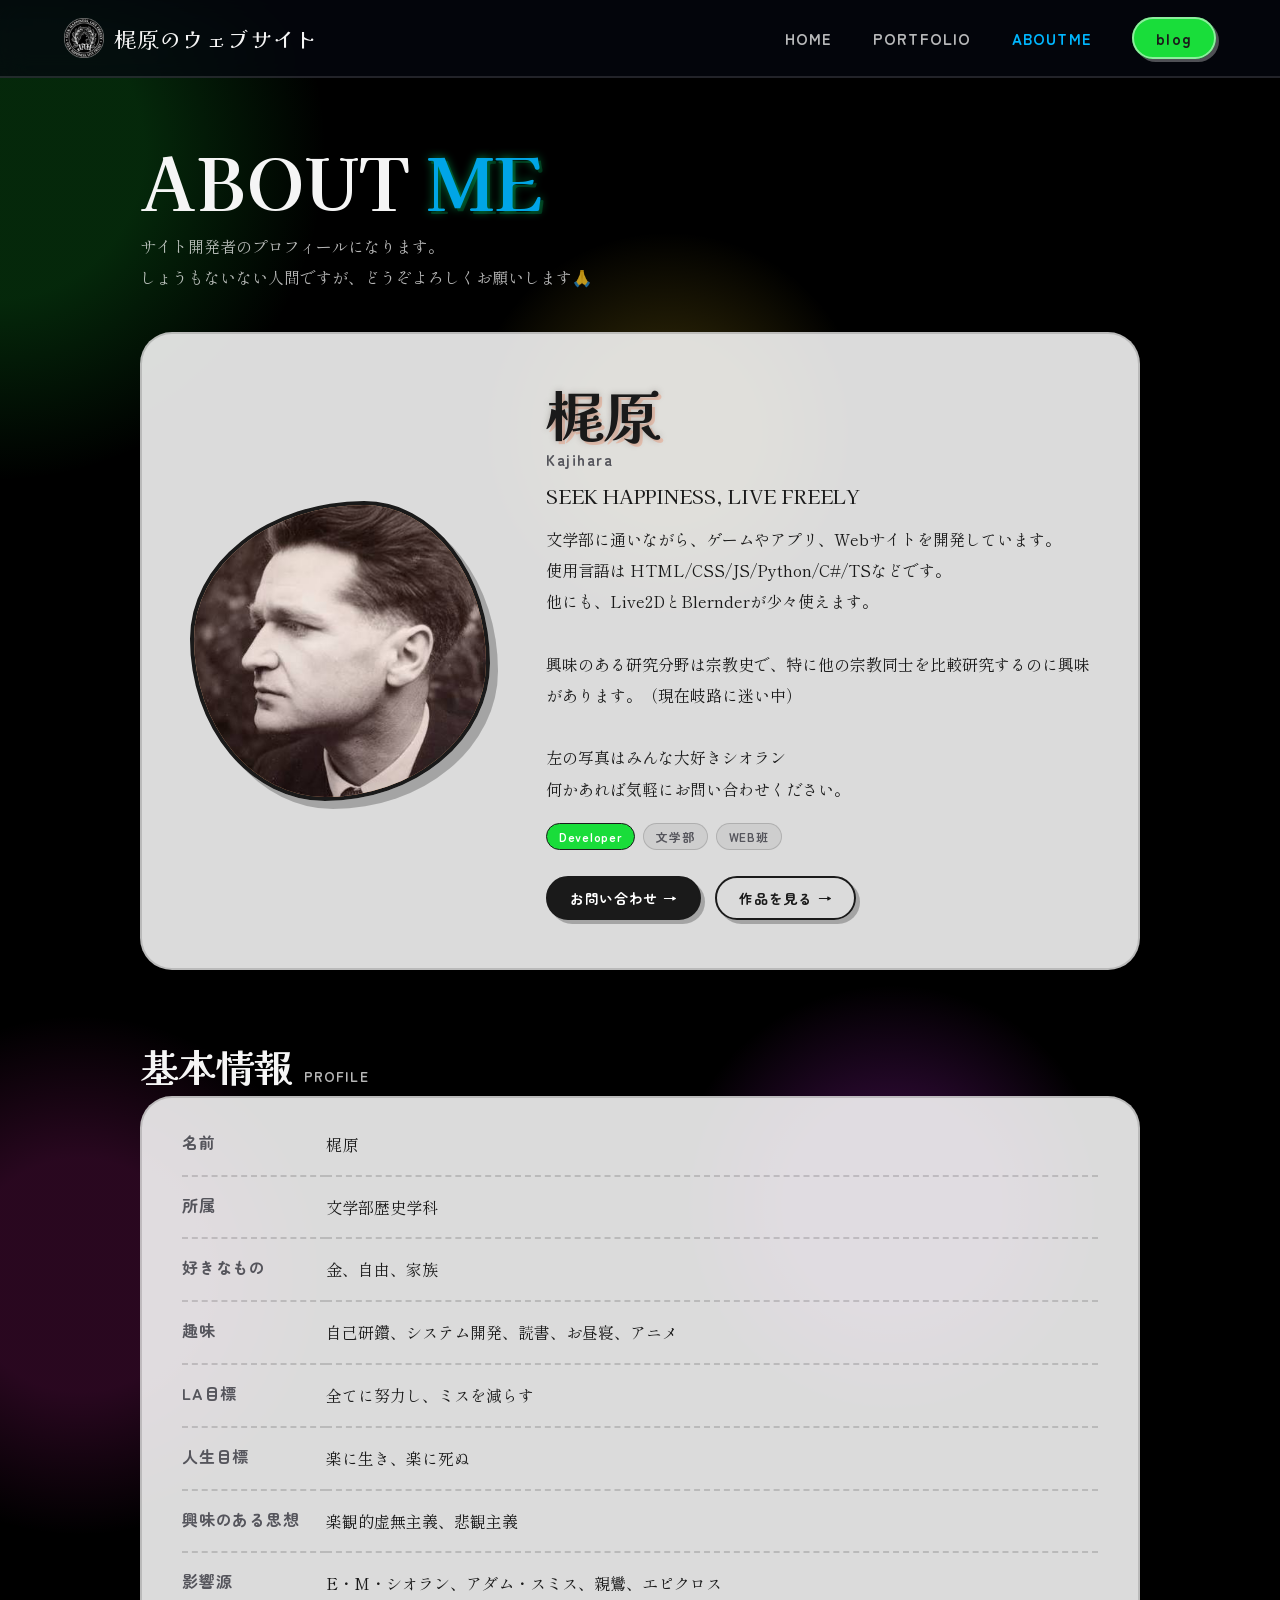
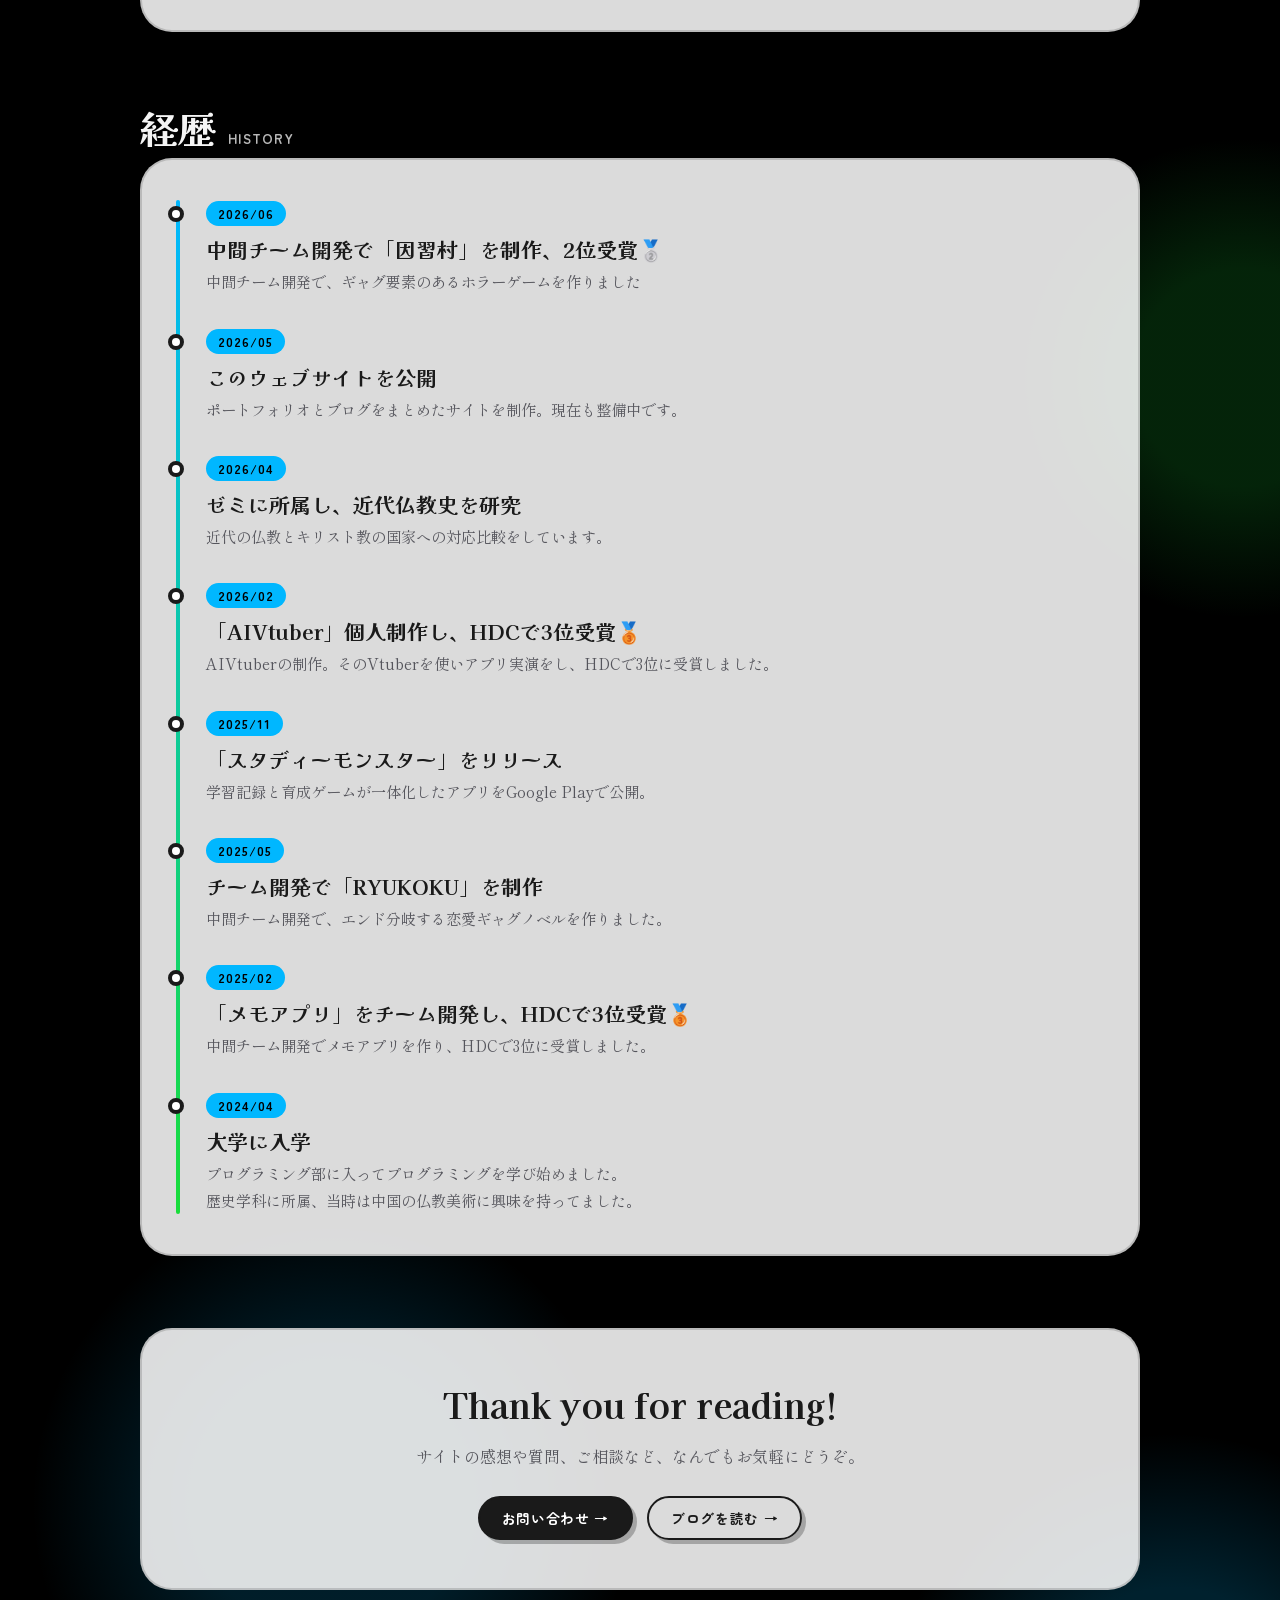
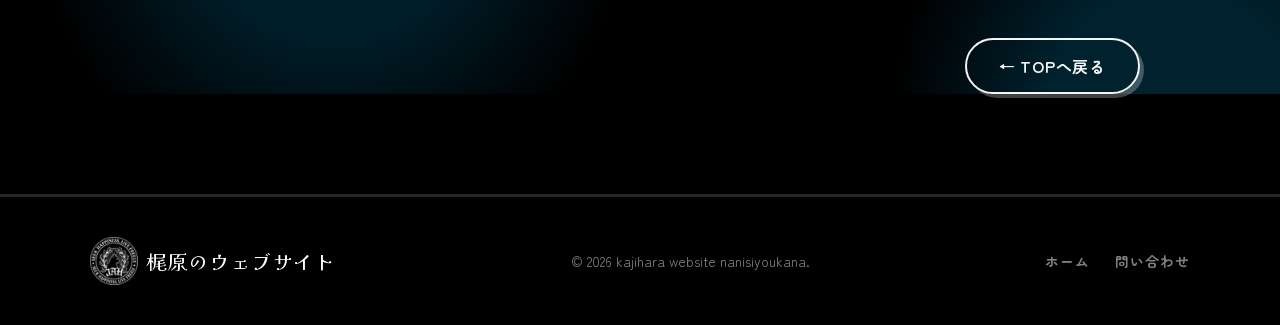
==== commit d5f88a48: "さっきの修正" ====
--- a/about.html
+++ b/about.html
@@ -63,8 +63,8 @@
             <br>
             興味のある研究分野は宗教史で、特に他の宗教同士を比較研究するのに興味があります。（現在岐路に迷い中）<br>
             <br>
+            左の写真はみんな大好きシオラン<br>
             何かあれば気軽にお問い合わせください。
-            左の写真はみんな大好きシオラン<br>
           </p>
           <div class="profile-tags">
             <span class="tag tag-new">Developer</span>
